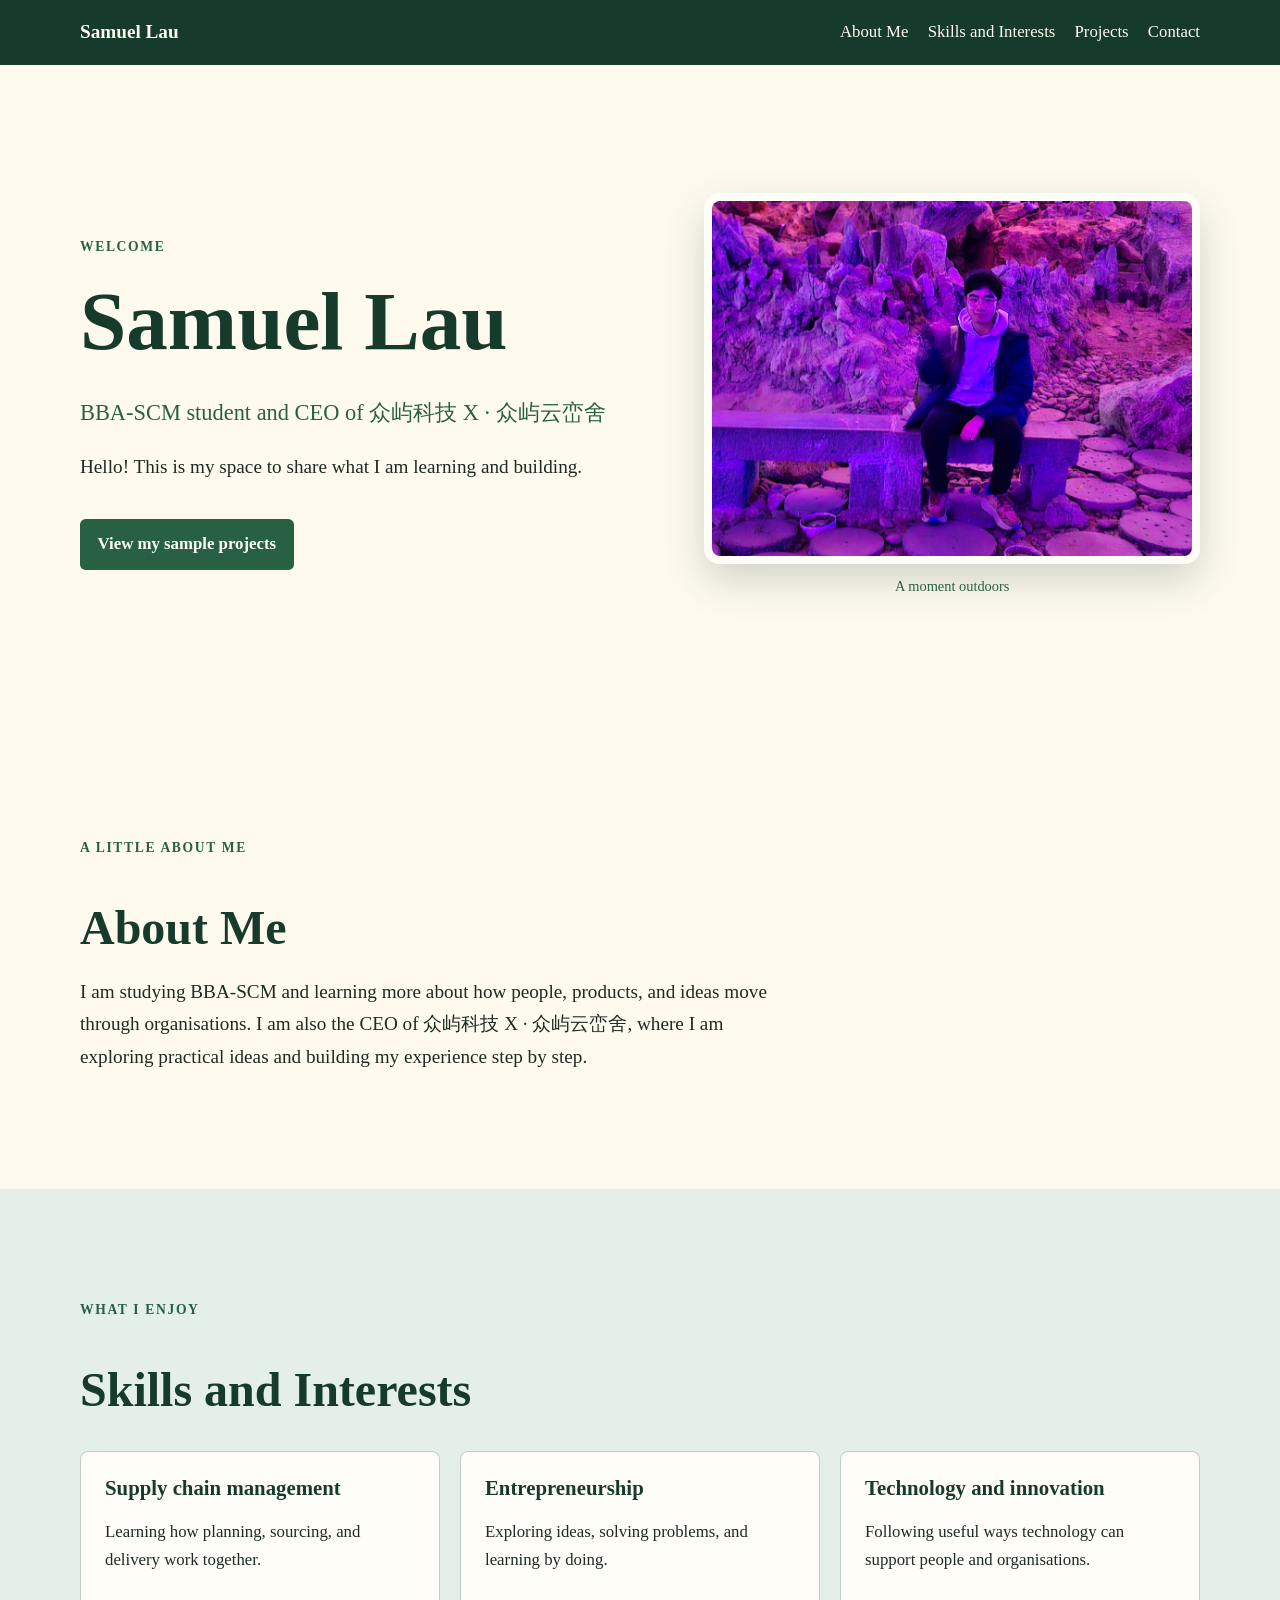
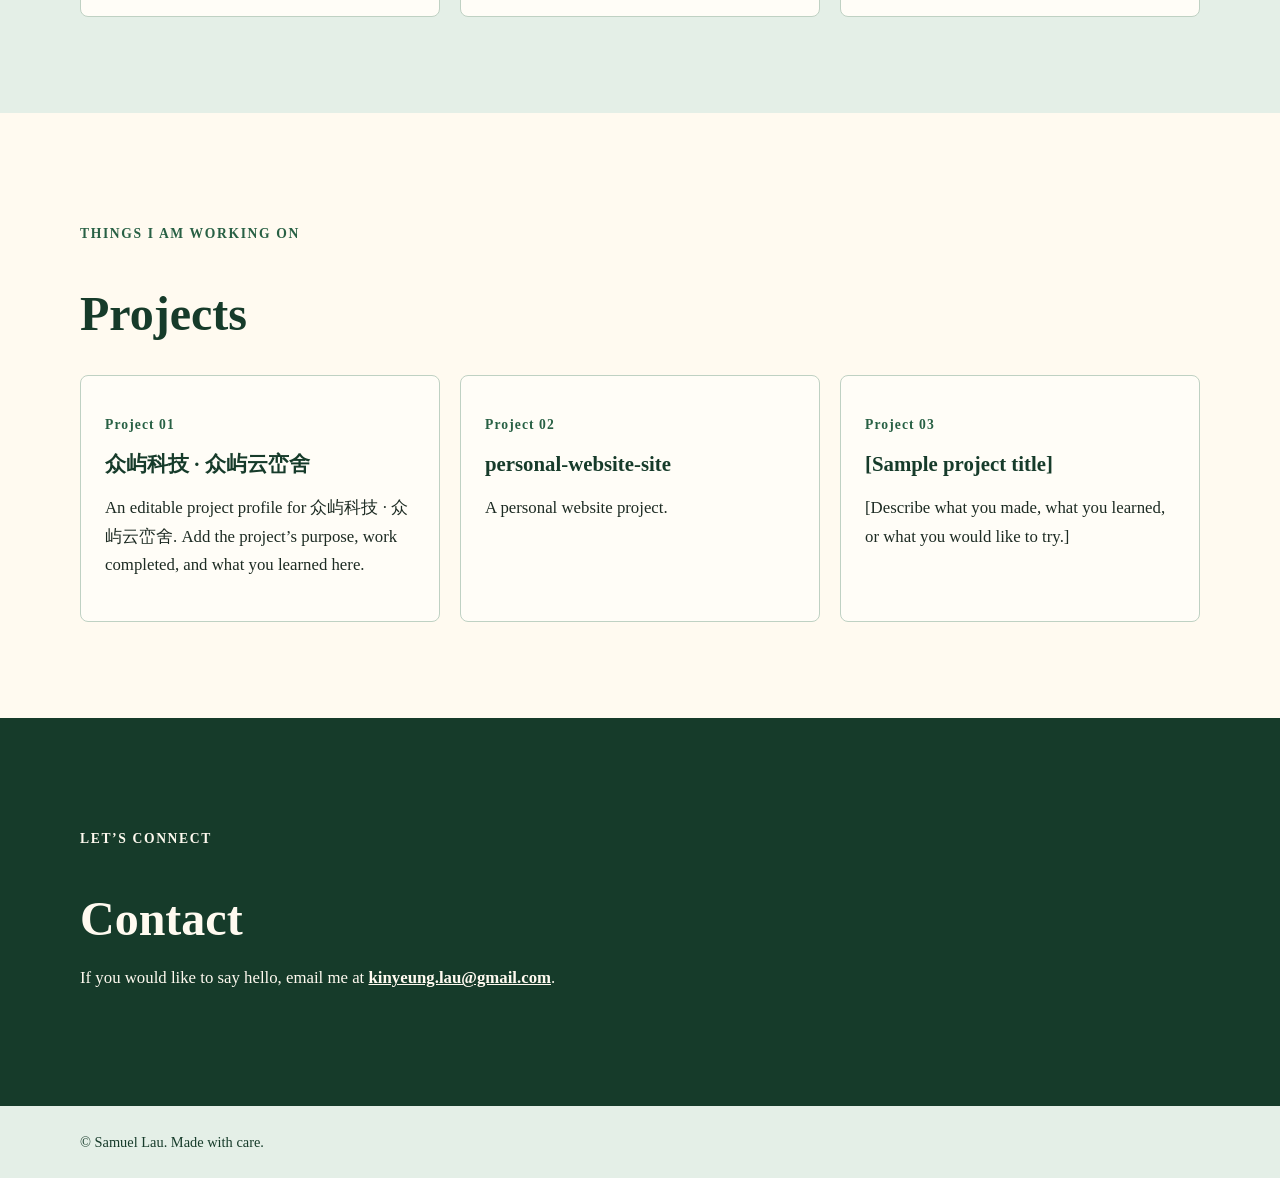
==== index.html @ eec709d6 "Add files via upload" ====
﻿<!doctype html>
<html lang="en">
<head>
  <meta charset="utf-8">
  <meta name="viewport" content="width=device-width, initial-scale=1">
  <meta name="description" content="Personal website for Samuel Lau, a BBA-SCM student and CEO.">
  <title>Samuel Lau | BBA-SCM Student and CEO</title>
  <link rel="stylesheet" href="style.css">
</head>
<body>
  <a class="skip-link" href="#main-content">Skip to main content</a>
  <header class="site-header">
    <nav class="container navigation" aria-label="Main navigation">
      <a class="site-name" href="#welcome">Samuel Lau</a>
      <ul class="nav-links">
        <li><a href="#about">About Me</a></li><li><a href="#skills">Skills and Interests</a></li><li><a href="#projects">Projects</a></li><li><a href="#contact">Contact</a></li>
      </ul>
    </nav>
  </header>
  <main id="main-content">
    <section class="hero container" id="welcome" aria-labelledby="welcome-heading">
      <div class="hero-copy">
        <p class="eyebrow">Welcome</p><h1 id="welcome-heading">Samuel Lau</h1>
        <p class="hero-role">BBA-SCM student and CEO of 众屿科技 X · 众屿云峦舍</p>
        <p class="hero-intro">Hello! This is my space to share what I am learning and building.</p>
        <a class="button" href="#projects">View my sample projects</a>
      </div>
      <!-- Replace the image file and alt text when you have another photo to use. -->
      <figure class="hero-photo">
        <img src="profile-photo.jpg" alt="Samuel Lau sitting on a stone bench among illuminated rocks">
        <figcaption>A moment outdoors</figcaption>
      </figure>
    </section>
    <section class="section container" id="about" aria-labelledby="about-heading">
      <p class="eyebrow">A little about me</p><h2 id="about-heading">About Me</h2>
      <!-- Replace this paragraph with your own 2–3 sentence introduction. -->
      <p class="section-intro">I am studying BBA-SCM and learning more about how people, products, and ideas move through organisations. I am also the CEO of 众屿科技 X · 众屿云峦舍, where I am exploring practical ideas and building my experience step by step.</p>
    </section>
    <section class="section section-tint" id="skills" aria-labelledby="skills-heading"><div class="container">
      <p class="eyebrow">What I enjoy</p><h2 id="skills-heading">Skills and Interests</h2>
      <!-- Replace these three items with your own skills or interests. -->
      <ul class="card-grid">
        <li class="info-card"><h3>Supply chain management</h3><p>Learning how planning, sourcing, and delivery work together.</p></li>
        <li class="info-card"><h3>Entrepreneurship</h3><p>Exploring ideas, solving problems, and learning by doing.</p></li>
        <li class="info-card"><h3>Technology and innovation</h3><p>Following useful ways technology can support people and organisations.</p></li>
      </ul>
    </div></section>
    <section class="section container" id="projects" aria-labelledby="projects-heading">
      <p class="eyebrow">Things I am working on</p><h2 id="projects-heading">Projects</h2>
      <!-- Edit each card's title and description when you have projects to share. -->
      <div class="card-grid project-grid">
        <article class="project-card"><p class="project-number">Project 01</p><h3>众屿科技 · 众屿云峦舍</h3><p>An editable project profile for 众屿科技 · 众屿云峦舍. Add the project’s purpose, work completed, and what you learned here.</p></article>
        <article class="project-card"><p class="project-number">Project 02</p><h3>personal-website-site</h3><p>A personal website project.</p></article>
        <article class="project-card"><p class="project-number">Project 03</p><h3>[Sample project title]</h3><p>[Describe what you made, what you learned, or what you would like to try.]</p></article>
      </div>
    </section>
    <section class="section contact-section" id="contact" aria-labelledby="contact-heading"><div class="container">
      <p class="eyebrow">Let’s connect</p><h2 id="contact-heading">Contact</h2>
      <!-- Replace the placeholder email with your safe public email address. -->
      <p>If you would like to say hello, email me at <a class="email-link" href="mailto:kinyeung.lau@gmail.com">kinyeung.lau@gmail.com</a>.</p>
    </div></section>
  </main>
  <footer class="site-footer"><div class="container"><p>© Samuel Lau. Made with care.</p></div></footer>
</body>
</html>
---- style.css ----
﻿/* Change these colour variables to update the site's palette. */
:root { --navy:#163b2a; --blue:#286044; --blue-light:#e4efe7; --cream:#fffaf0; --paper:#fffdf7; --ink:#1d2b23; --line:#bfd1c3; --focus:#8a4300; }
* { box-sizing:border-box; } html { scroll-behavior:smooth; }
body { margin:0; background:var(--cream); color:var(--ink); font-family:Georgia, "Times New Roman", serif; font-size:1.05rem; line-height:1.7; }
h1,h2,h3 { color:var(--navy); line-height:1.2; } h1 { font-size:clamp(2.7rem,8vw,5.2rem); margin:.35rem 0; } h2 { font-size:clamp(2rem,4vw,3rem); margin-bottom:1rem; } h3 { font-size:1.3rem; margin:0 0 .5rem; }
a { color:var(--blue); } a:hover { color:var(--navy); } a:focus-visible,.button:focus-visible { outline:3px solid var(--focus); outline-offset:4px; border-radius:3px; }
.container { width:min(100% - 2rem,70rem); margin-inline:auto; }
.site-header { background:var(--navy); } .navigation { display:flex; align-items:center; justify-content:space-between; gap:1rem; padding:1rem 0; } .site-name,.nav-links a { color:var(--cream); text-decoration:none; } .site-name { font-weight:bold; font-size:1.2rem; } .nav-links { display:flex; flex-wrap:wrap; gap:.7rem 1.2rem; list-style:none; margin:0; padding:0; } .nav-links a:hover { color:var(--blue-light); }
.skip-link { position:absolute; left:1rem; top:-5rem; padding:.5rem .8rem; background:var(--cream); color:var(--navy); z-index:2; } .skip-link:focus { top:1rem; }
.hero { display:grid; grid-template-columns:1.05fr .95fr; align-items:center; gap:clamp(2rem,6vw,5rem); padding-block:clamp(4rem,12vw,8rem); } .eyebrow { color:var(--blue); font-size:.85rem; font-weight:bold; letter-spacing:.12em; text-transform:uppercase; } .hero-role { color:var(--blue); font-size:1.4rem; margin-bottom:1rem; } .hero-intro,.section-intro { max-width:45rem; font-size:1.2rem; } .button { display:inline-block; margin-top:1rem; padding:.7rem 1.1rem; background:var(--blue); color:var(--paper); font-weight:bold; text-decoration:none; border-radius:.35rem; } .button:hover { background:var(--navy); color:var(--paper); }
.hero-photo { margin:0; } .hero-photo img { display:block; width:100%; aspect-ratio:4 / 3; object-fit:cover; border:8px solid var(--paper); border-radius:1rem; box-shadow:0 1rem 2.5rem rgba(22,59,42,.2); } .hero-photo figcaption { margin-top:.6rem; color:var(--blue); font-size:.9rem; text-align:center; }
.section { padding-block:clamp(3rem,8vw,6rem); } .section-tint { background:var(--blue-light); } .card-grid { display:grid; grid-template-columns:repeat(3,1fr); gap:1.25rem; list-style:none; margin:2rem 0 0; padding:0; } .info-card,.project-card { padding:1.5rem; background:var(--paper); border:1px solid var(--line); border-radius:.5rem; } .project-number { color:var(--blue); font-size:.85rem; font-weight:bold; letter-spacing:.08em; margin-bottom:1rem; }
.contact-section { background:var(--navy); color:var(--cream); } .contact-section h2,.contact-section .eyebrow { color:var(--cream); } .email-link { color:var(--cream); font-weight:bold; } .site-footer { padding-block:1.5rem; background:var(--blue-light); color:var(--navy); font-size:.9rem; } .site-footer p { margin:0; }
/* Adjust this spacing and breakpoint for a different mobile layout. */
@media (max-width:700px) { .navigation { align-items:flex-start; flex-direction:column; } .nav-links { gap:.35rem .9rem; } .project-grid { grid-template-columns:1fr; } .hero { grid-template-columns:1fr; padding-block:4rem; } .hero-photo { max-width:34rem; width:100%; margin-inline:auto; } }
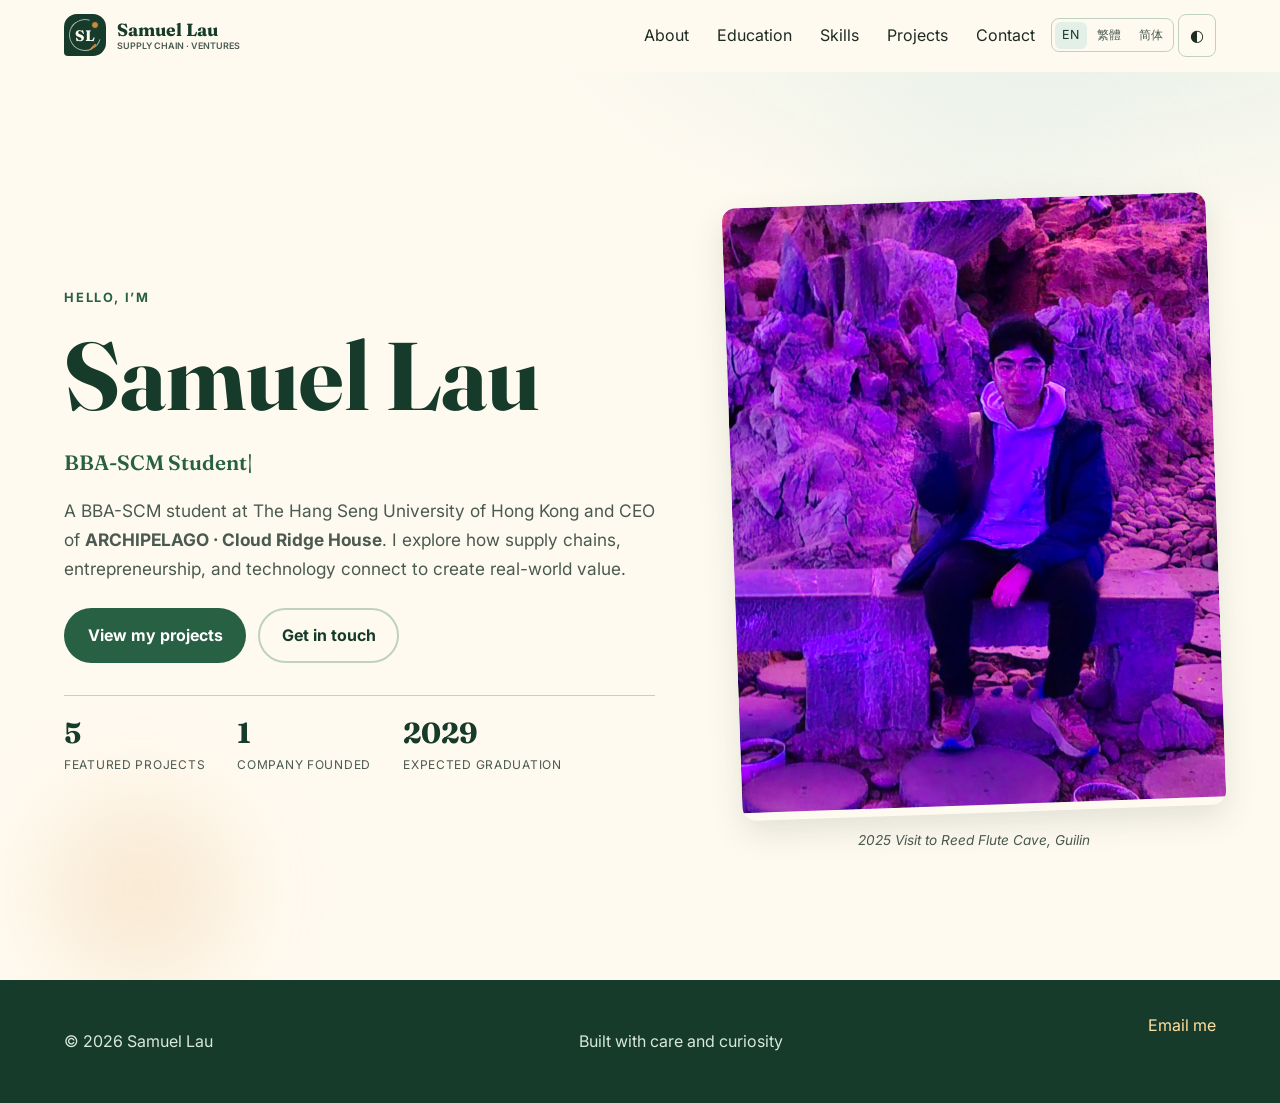
==== commit 7ff0e124: "Add files via upload" ====
--- a/index.html
+++ b/index.html
@@ -1,65 +1,23 @@
-﻿<!doctype html>
-<html lang="en">
-<head>
-  <meta charset="utf-8">
-  <meta name="viewport" content="width=device-width, initial-scale=1">
-  <meta name="description" content="Personal website for Samuel Lau, a BBA-SCM student and CEO.">
-  <title>Samuel Lau | BBA-SCM Student and CEO</title>
-  <link rel="stylesheet" href="style.css">
-</head>
-<body>
-  <a class="skip-link" href="#main-content">Skip to main content</a>
-  <header class="site-header">
-    <nav class="container navigation" aria-label="Main navigation">
-      <a class="site-name" href="#welcome">Samuel Lau</a>
-      <ul class="nav-links">
-        <li><a href="#about">About Me</a></li><li><a href="#skills">Skills and Interests</a></li><li><a href="#projects">Projects</a></li><li><a href="#contact">Contact</a></li>
-      </ul>
-    </nav>
-  </header>
-  <main id="main-content">
-    <section class="hero container" id="welcome" aria-labelledby="welcome-heading">
-      <div class="hero-copy">
-        <p class="eyebrow">Welcome</p><h1 id="welcome-heading">Samuel Lau</h1>
-        <p class="hero-role">BBA-SCM student and CEO of 众屿科技 X · 众屿云峦舍</p>
-        <p class="hero-intro">Hello! This is my space to share what I am learning and building.</p>
-        <a class="button" href="#projects">View my sample projects</a>
-      </div>
-      <!-- Replace the image file and alt text when you have another photo to use. -->
-      <figure class="hero-photo">
-        <img src="profile-photo.jpg" alt="Samuel Lau sitting on a stone bench among illuminated rocks">
-        <figcaption>A moment outdoors</figcaption>
-      </figure>
-    </section>
-    <section class="section container" id="about" aria-labelledby="about-heading">
-      <p class="eyebrow">A little about me</p><h2 id="about-heading">About Me</h2>
-      <!-- Replace this paragraph with your own 2–3 sentence introduction. -->
-      <p class="section-intro">I am studying BBA-SCM and learning more about how people, products, and ideas move through organisations. I am also the CEO of 众屿科技 X · 众屿云峦舍, where I am exploring practical ideas and building my experience step by step.</p>
-    </section>
-    <section class="section section-tint" id="skills" aria-labelledby="skills-heading"><div class="container">
-      <p class="eyebrow">What I enjoy</p><h2 id="skills-heading">Skills and Interests</h2>
-      <!-- Replace these three items with your own skills or interests. -->
-      <ul class="card-grid">
-        <li class="info-card"><h3>Supply chain management</h3><p>Learning how planning, sourcing, and delivery work together.</p></li>
-        <li class="info-card"><h3>Entrepreneurship</h3><p>Exploring ideas, solving problems, and learning by doing.</p></li>
-        <li class="info-card"><h3>Technology and innovation</h3><p>Following useful ways technology can support people and organisations.</p></li>
-      </ul>
-    </div></section>
-    <section class="section container" id="projects" aria-labelledby="projects-heading">
-      <p class="eyebrow">Things I am working on</p><h2 id="projects-heading">Projects</h2>
-      <!-- Edit each card's title and description when you have projects to share. -->
-      <div class="card-grid project-grid">
-        <article class="project-card"><p class="project-number">Project 01</p><h3>众屿科技 · 众屿云峦舍</h3><p>An editable project profile for 众屿科技 · 众屿云峦舍. Add the project’s purpose, work completed, and what you learned here.</p></article>
-        <article class="project-card"><p class="project-number">Project 02</p><h3>personal-website-site</h3><p>A personal website project.</p></article>
-        <article class="project-card"><p class="project-number">Project 03</p><h3>[Sample project title]</h3><p>[Describe what you made, what you learned, or what you would like to try.]</p></article>
-      </div>
-    </section>
-    <section class="section contact-section" id="contact" aria-labelledby="contact-heading"><div class="container">
-      <p class="eyebrow">Let’s connect</p><h2 id="contact-heading">Contact</h2>
-      <!-- Replace the placeholder email with your safe public email address. -->
-      <p>If you would like to say hello, email me at <a class="email-link" href="mailto:kinyeung.lau@gmail.com">kinyeung.lau@gmail.com</a>.</p>
-    </div></section>
-  </main>
-  <footer class="site-footer"><div class="container"><p>© Samuel Lau. Made with care.</p></div></footer>
-</body>
-</html>
+﻿<!doctype html>
+<html lang="en">
+<head>
+  <meta charset="utf-8"><meta name="viewport" content="width=device-width, initial-scale=1">
+  <meta name="description" content="Personal website of Samuel Lau, a BBA-SCM student at HSUHK and CEO of ARCHIPELAGO · Cloud Ridge House.">
+  <meta name="author" content="Samuel Lau"><meta name="theme-color" content="#075b9f">
+  <title>Samuel Lau | BBA-SCM Student & CEO</title>
+  <link rel="preconnect" href="https://fonts.googleapis.com"><link rel="preconnect" href="https://fonts.gstatic.com" crossorigin>
+  <link href="https://fonts.googleapis.com/css2?family=Fraunces:opsz,wght@9..144,400;9..144,600;9..144,700&family=Inter:wght@400;500;600;700&display=swap" rel="stylesheet">
+  <link rel="stylesheet" href="style.css">
+</head>
+<body class="home-page" data-page="home">
+<a class="skip-link" href="#main-content">Skip to main content</a>
+<header class="site-header" id="site-header"><nav class="container navigation" aria-label="Main navigation"><a class="site-name" href="index.html"><span class="logo-mark" aria-hidden="true"><span>SL</span><i></i></span><span class="brand-copy"><span class="brand-name">Samuel Lau</span><span class="brand-descriptor">SUPPLY CHAIN · VENTURES</span></span></a><button class="nav-toggle" id="navToggle" type="button" aria-expanded="false" aria-controls="navLinks" aria-label="Toggle navigation"><span></span><span></span><span></span></button><ul class="nav-links" id="navLinks"><li><a href="about.html">About</a></li><li><a href="education.html">Education</a></li><li><a href="skills.html">Skills</a></li><li><a href="projects.html">Projects</a></li><li><a href="contact.html">Contact</a></li><li><div class="language-switcher" role="group" aria-label="Website language"><button type="button" class="language-button" data-language="en" aria-pressed="true">EN</button><button type="button" class="language-button" data-language="zh-Hant" aria-pressed="false">繁體</button><button type="button" class="language-button" data-language="zh-Hans" aria-pressed="false">简体</button></div></li><li><button class="theme-toggle" id="themeToggle" type="button" aria-label="Toggle dark mode">◐</button></li></ul></nav></header>
+<main id="main-content">
+<section class="hero" id="welcome"><div class="hero-bg" aria-hidden="true"><span></span><span></span></div><div class="container hero-inner"><div class="hero-copy"><p class="eyebrow reveal">Hello, I’m</p><h1 class="reveal">Samuel Lau</h1><p class="hero-role reveal"><span id="typedRole">BBA-SCM Student</span><span class="cursor" aria-hidden="true">|</span></p><p class="hero-intro reveal">A BBA-SCM student at The Hang Seng University of Hong Kong and CEO of <strong><span data-company-name>ARCHIPELAGO · Cloud Ridge House</span></strong>. I explore how supply chains, entrepreneurship, and technology connect to create real-world value.</p><div class="hero-actions reveal"><a class="button" href="projects.html">View my projects</a><a class="button button-ghost" href="contact.html">Get in touch</a></div><ul class="hero-stats reveal"><li><strong data-count="5">0</strong><span>Featured projects</span></li><li><strong data-count="1">0</strong><span>Company founded</span></li><li><strong data-count="2029">0</strong><span>Expected graduation</span></li></ul></div><figure class="hero-photo reveal"><div class="photo-frame"><img src="profile-photo.jpg" alt="Samuel Lau outdoors among illuminated rocks"></div><figcaption>2025 Visit to Reed Flute Cave, Guilin</figcaption></figure></div></section>
+<section class="section container" id="about" aria-labelledby="about-heading"><p class="eyebrow reveal">A little about me</p><h2 id="about-heading" class="reveal">About Me</h2><p class="section-intro reveal">I am studying BBA in Supply Chain Management at The Hang Seng University of Hong Kong. I am interested in how goods, information, and value move through organisations, and how better decisions at each step can create meaningful impact.</p><p class="section-intro reveal">Outside the classroom, I serve as CEO of <strong><span data-company-name>ARCHIPELAGO · Cloud Ridge House</span></strong>. Building a venture has taught me that leadership is a daily practice: listen carefully, communicate clearly, test ideas, and keep moving when the first plan changes.</p><p class="section-intro reveal">This website documents my learning journey, the work I am building, and the questions I want to explore next.</p></section>
+<section class="section section-tint" id="education" aria-labelledby="education-heading"><div class="container"><p class="eyebrow reveal">Where I study</p><h2 id="education-heading" class="reveal">Education</h2><ol class="timeline"><li class="timeline-item reveal"><span class="timeline-marker" aria-hidden="true"></span><div><p class="timeline-date">2023–2029 expected</p><h3>BBA in Supply Chain Management</h3><p class="timeline-org">The Hang Seng University of Hong Kong</p><p>Focused on logistics, procurement, operations management, and the role of digital tools in modern supply chains.</p></div></li><li class="timeline-item reveal"><span class="timeline-marker" aria-hidden="true"></span><div><p class="timeline-date">2026–27 Semester 1</p><h3>COM1006 — Artificial Intelligence and Its Applications</h3><p class="timeline-org">HSUHK</p><p>Learning how AI can be used responsibly to design, build, and improve digital products through vibe coding.</p></div></li><li class="timeline-item reveal"><span class="timeline-marker" aria-hidden="true"></span><div><p class="timeline-date">Ongoing</p><h3>Self-directed learning</h3><p class="timeline-org">Continuous</p><p>Exploring entrepreneurship, technology trends, business communication, and practical leadership through real projects.</p></div></li></ol></div></section>
+<section class="section" id="skills" aria-labelledby="skills-heading"><div class="container"><p class="eyebrow reveal">What I enjoy</p><h2 id="skills-heading" class="reveal">Skills & Interests</h2><div class="skills-layout"><ul class="card-grid skills-grid"><li class="info-card reveal"><div class="card-icon">↔</div><h3>Supply chain management</h3><p>Understanding how planning, sourcing, production, and delivery connect to create value.</p></li><li class="info-card reveal"><div class="card-icon">✦</div><h3>Entrepreneurship</h3><p>Turning ideas into action while learning leadership, problem-solving, and resilience.</p></li><li class="info-card reveal"><div class="card-icon">◎</div><h3>Technology & innovation</h3><p>Following useful ways AI, data, and digital tools can support people and organisations.</p></li></ul><div class="skill-bars reveal"><h3>Areas of focus</h3><div class="skill-bar"><span>Supply chain operations <b>85%</b></span><i data-width="85"></i></div><div class="skill-bar"><span>Business strategy <b>75%</b></span><i data-width="75"></i></div><div class="skill-bar"><span>Team leadership <b>80%</b></span><i data-width="80"></i></div><div class="skill-bar"><span>AI & digital tools <b>70%</b></span><i data-width="70"></i></div></div></div></div></section>
+<section class="section section-tint" id="projects" aria-labelledby="projects-heading"><div class="container"><p class="eyebrow reveal">Things I am working on</p><h2 id="projects-heading" class="reveal">Projects</h2><p class="section-intro reveal">A selection of ventures, coursework, and experiments. Each project has taught me something about operations, leadership, or technology.</p><div class="filter-bar reveal" role="tablist" aria-label="Filter projects"><button class="filter-btn is-active" data-filter="all" role="tab" aria-selected="true">All</button><button class="filter-btn" data-filter="business" role="tab" aria-selected="false">Business</button><button class="filter-btn" data-filter="tech" role="tab" aria-selected="false">Technology</button><button class="filter-btn" data-filter="academic" role="tab" aria-selected="false">Academic</button></div><div class="card-grid project-grid" id="projectGrid"><article class="project-card reveal" data-category="business"><span class="project-tag">Business</span><p class="project-number">Project 01</p><h3>众屿科技 X · 众屿云峦舍 <span lang="en">(ARCHIPELAGO Technology X · Cloud Ridge House)</span></h3><p>As CEO, I am leading this venture from a rough idea into a working operation. My responsibilities include shaping direction, coordinating with team members, planning operations, and learning how to turn a vision into something real.</p><ul class="project-meta"><li><span>Role</span>CEO & Founder</li><li><span>Focus</span>Strategy & Operations</li><li><span>Status</span>Active</li></ul><p class="project-lesson"><strong>Key lesson:</strong> Clear communication matters as much as a good idea.</p></article><article class="project-card reveal" data-category="tech"><span class="project-tag">Technology</span><p class="project-number">Project 02</p><h3>Personal Website</h3><p>Built through vibe coding: prompting AI to generate HTML, CSS, and JavaScript while reviewing and refining every output. I learned how to structure an accessible site, use CSS variables, and design for mobile.</p><ul class="project-meta"><li><span>Stack</span>HTML · CSS · JS</li><li><span>Course</span>COM1006</li><li><span>Year</span>2026</li></ul><p class="project-lesson"><strong>Key lesson:</strong> AI accelerates drafts, but human judgment makes the result personal.</p></article><article class="project-card reveal" data-category="academic"><span class="project-tag">Academic</span><p class="project-number">Project 03</p><h3>Supply Chain Case Study</h3><p>A coursework analysis of how a Hong Kong company manages its supply chain. I researched sourcing strategy, mapped logistics flows, identified bottlenecks, and proposed practical improvements.</p><ul class="project-meta"><li><span>Course</span>SCM</li><li><span>Type</span>Case analysis</li><li><span>Outcome</span>Action plan</li></ul></article><article class="project-card reveal" data-category="tech"><span class="project-tag">Technology</span><p class="project-number">Project 04</p><h3>AI Study Assistant</h3><p>An early-stage concept for helping university students organise notes, generate revision questions, and prepare for exams. I am researching existing tools, sketching user flows, and considering student-data privacy.</p><ul class="project-meta"><li><span>Stage</span>Concept</li><li><span>Focus</span>AI · Education</li><li><span>Next</span>Prototype</li></ul></article><article class="project-card reveal" data-category="business"><span class="project-tag">Business</span><p class="project-number">Project 05</p><h3>Supply Chain Simulation</h3><p>A team exercise modelling a simple supplier-to-customer chain and testing order quantities and lead times. It gave me a practical introduction to the bullwhip effect and inventory theory.</p><ul class="project-meta"><li><span>Type</span>Team exercise</li><li><span>Focus</span>Operations</li><li><span>Year</span>2026</li></ul></article></div><p class="empty-state" id="emptyState" hidden>No projects in this category yet.</p></div></section>
+<section class="section contact-section" id="contact" aria-labelledby="contact-heading"><div class="container"><p class="eyebrow reveal">Let’s connect</p><h2 id="contact-heading" class="reveal">Contact</h2><p class="contact-intro reveal">If you would like to say hello, discuss a project, or share an idea, feel free to reach out. I usually reply within two business days.</p><div class="contact-layout"><div class="contact-info reveal"><a class="contact-card" href="https://mail.google.com/mail/?view=cm&amp;fs=1&amp;to=kinyeung.lau@gmail.com" target="_blank" rel="noopener noreferrer"><strong>Email</strong><span>kinyeung.lau@gmail.com</span></a><div class="contact-card"><strong>Location</strong><span>Hong Kong SAR</span></div><div class="contact-card"><strong>Response time</strong><span>Within 2 business days</span></div></div><form class="contact-form reveal" id="contactForm" novalidate><label for="name">Your name</label><input id="name" name="name" autocomplete="name" required><small data-error-for="name"></small><label for="email">Your email</label><input id="email" name="email" type="email" autocomplete="email" required><small data-error-for="email"></small><label for="message">Message</label><textarea id="message" name="message" rows="5" required></textarea><small data-error-for="message"></small><button class="button" type="submit">Send message</button><p id="formSuccess" hidden>Thanks! Opening your email client…</p></form></div></div></section>
+</main><footer class="site-footer"><div class="container footer-inner"><p>© <span id="year"></span> Samuel Lau</p><p>Built with care and curiosity</p><a href="https://mail.google.com/mail/?view=cm&amp;fs=1&amp;to=kinyeung.lau@gmail.com" target="_blank" rel="noopener noreferrer">Email me</a></div></footer><button class="back-to-top" id="backToTop" type="button" aria-label="Back to top">↑</button><script src="script.js"></script>
+</body></html>
--- a/style.css
+++ b/style.css
@@ -1,15 +1,28 @@
-﻿/* Change these colour variables to update the site's palette. */
-:root { --navy:#163b2a; --blue:#286044; --blue-light:#e4efe7; --cream:#fffaf0; --paper:#fffdf7; --ink:#1d2b23; --line:#bfd1c3; --focus:#8a4300; }
-* { box-sizing:border-box; } html { scroll-behavior:smooth; }
-body { margin:0; background:var(--cream); color:var(--ink); font-family:Georgia, "Times New Roman", serif; font-size:1.05rem; line-height:1.7; }
-h1,h2,h3 { color:var(--navy); line-height:1.2; } h1 { font-size:clamp(2.7rem,8vw,5.2rem); margin:.35rem 0; } h2 { font-size:clamp(2rem,4vw,3rem); margin-bottom:1rem; } h3 { font-size:1.3rem; margin:0 0 .5rem; }
-a { color:var(--blue); } a:hover { color:var(--navy); } a:focus-visible,.button:focus-visible { outline:3px solid var(--focus); outline-offset:4px; border-radius:3px; }
-.container { width:min(100% - 2rem,70rem); margin-inline:auto; }
-.site-header { background:var(--navy); } .navigation { display:flex; align-items:center; justify-content:space-between; gap:1rem; padding:1rem 0; } .site-name,.nav-links a { color:var(--cream); text-decoration:none; } .site-name { font-weight:bold; font-size:1.2rem; } .nav-links { display:flex; flex-wrap:wrap; gap:.7rem 1.2rem; list-style:none; margin:0; padding:0; } .nav-links a:hover { color:var(--blue-light); }
-.skip-link { position:absolute; left:1rem; top:-5rem; padding:.5rem .8rem; background:var(--cream); color:var(--navy); z-index:2; } .skip-link:focus { top:1rem; }
-.hero { display:grid; grid-template-columns:1.05fr .95fr; align-items:center; gap:clamp(2rem,6vw,5rem); padding-block:clamp(4rem,12vw,8rem); } .eyebrow { color:var(--blue); font-size:.85rem; font-weight:bold; letter-spacing:.12em; text-transform:uppercase; } .hero-role { color:var(--blue); font-size:1.4rem; margin-bottom:1rem; } .hero-intro,.section-intro { max-width:45rem; font-size:1.2rem; } .button { display:inline-block; margin-top:1rem; padding:.7rem 1.1rem; background:var(--blue); color:var(--paper); font-weight:bold; text-decoration:none; border-radius:.35rem; } .button:hover { background:var(--navy); color:var(--paper); }
-.hero-photo { margin:0; } .hero-photo img { display:block; width:100%; aspect-ratio:4 / 3; object-fit:cover; border:8px solid var(--paper); border-radius:1rem; box-shadow:0 1rem 2.5rem rgba(22,59,42,.2); } .hero-photo figcaption { margin-top:.6rem; color:var(--blue); font-size:.9rem; text-align:center; }
-.section { padding-block:clamp(3rem,8vw,6rem); } .section-tint { background:var(--blue-light); } .card-grid { display:grid; grid-template-columns:repeat(3,1fr); gap:1.25rem; list-style:none; margin:2rem 0 0; padding:0; } .info-card,.project-card { padding:1.5rem; background:var(--paper); border:1px solid var(--line); border-radius:.5rem; } .project-number { color:var(--blue); font-size:.85rem; font-weight:bold; letter-spacing:.08em; margin-bottom:1rem; }
-.contact-section { background:var(--navy); color:var(--cream); } .contact-section h2,.contact-section .eyebrow { color:var(--cream); } .email-link { color:var(--cream); font-weight:bold; } .site-footer { padding-block:1.5rem; background:var(--blue-light); color:var(--navy); font-size:.9rem; } .site-footer p { margin:0; }
-/* Adjust this spacing and breakpoint for a different mobile layout. */
-@media (max-width:700px) { .navigation { align-items:flex-start; flex-direction:column; } .nav-links { gap:.35rem .9rem; } .project-grid { grid-template-columns:1fr; } .hero { grid-template-columns:1fr; padding-block:4rem; } .hero-photo { max-width:34rem; width:100%; margin-inline:auto; } }
+/* ARCHIPELAGO ocean palette */
+.home-page main > section:not(.hero){display:none}
+.nav-links a[aria-current=page]{color:var(--navy);font-weight:700}
+.language-switcher{display:flex;align-items:center;gap:.2rem;border:1px solid var(--line);border-radius:8px;padding:.18rem}.language-button{border:0;border-radius:6px;background:transparent;color:var(--soft);padding:.32rem .45rem;font-size:.78rem;line-height:1.3}.language-button:hover,.language-button[aria-pressed="true"]{background:var(--blue-light);color:var(--navy)}
+:root{--navy:#075b9f;--blue:#1976b9;--blue-light:#dff3fb;--cream:#fffaf1;--paper:#ffffff;--ink:#17334d;--soft:#5e7183;--line:#b9d7e6;--focus:#e5752f;--accent:#ff9a44;--shadow:0 12px 32px rgba(7,91,159,.14)}
+body.dark{--navy:#d9effa;--blue:#7ec9f0;--blue-light:#17364b;--cream:#0d1d29;--paper:#142b3b;--ink:#e8f5fb;--soft:#b6cbd7;--line:#2d5065;--focus:#ffc267;--accent:#ffb15e}
+.hero{background:radial-gradient(900px 420px at 85% -10%,var(--blue-light),transparent 65%),var(--cream)}
+.hero-bg span:first-child{background:#8bd4f4}.hero-bg span:last-child{background:#ffd38a}
+.section-tint{background:var(--blue-light)}
+.contact-section{background:var(--navy)}
+.site-footer{background:#064777}
+:root{--navy:#163b2a;--blue:#286044;--blue-light:#e4efe7;--cream:#fffaf0;--paper:#fffdf7;--ink:#1d2b23;--soft:#4a5a50;--line:#bfd1c3;--focus:#b45309;--accent:#c98a3a;--shadow:0 12px 32px rgba(22,59,42,.13);--display:'Fraunces',Georgia,serif;--body:'Inter',Arial,sans-serif}*{box-sizing:border-box}html{scroll-behavior:smooth;scroll-padding-top:5rem}body{margin:0;background:var(--cream);color:var(--ink);font:16px/1.7 var(--body);transition:background .3s,color .3s}body.dark{--navy:#d7e8dc;--blue:#9ad6b2;--blue-light:#1a2a22;--cream:#0e1713;--paper:#16221c;--ink:#e6efe8;--soft:#a9b8ae;--line:#2c3d33;--focus:#fbbf24;--accent:#e8b56a}h1,h2,h3{font-family:var(--display);color:var(--navy);line-height:1.12}h1{font-size:clamp(3rem,8vw,6rem);margin:.2rem 0}h2{font-size:clamp(2rem,5vw,3.6rem);margin:0 0 1rem}h3{font-size:1.25rem;margin:0 0 .6rem}a{color:var(--blue);text-decoration:none}a:hover{color:var(--navy)}button,input,textarea{font:inherit}button{cursor:pointer}:focus-visible{outline:3px solid var(--focus);outline-offset:3px}.container{width:min(100% - 2.5rem,72rem);margin-inline:auto}.skip-link{position:absolute;top:-5rem;left:1rem;padding:.6rem 1rem;background:var(--navy);color:var(--cream);z-index:100}.skip-link:focus{top:1rem}.site-header{position:sticky;top:0;z-index:50;background:color-mix(in srgb,var(--cream) 90%,transparent);backdrop-filter:blur(12px);border-bottom:1px solid transparent}.site-header.scrolled{border-color:var(--line);box-shadow:0 2px 8px rgba(0,0,0,.08)}.navigation{display:flex;align-items:center;justify-content:space-between;gap:1rem;padding:.85rem 0}.site-name{display:flex;align-items:center;gap:.6rem;color:var(--navy);font:700 1.1rem var(--display)}.logo-mark{display:grid;place-items:center;width:36px;height:36px;background:var(--navy);color:var(--cream);border-radius:10px;font:700 .8rem var(--body)}.nav-links{display:flex;align-items:center;gap:.25rem;list-style:none;margin:0;padding:0}.nav-links a{padding:.5rem .75rem;color:var(--ink);border-radius:8px}.nav-links a:hover,.nav-links a.active{background:var(--blue-light);color:var(--navy)}.theme-toggle,.nav-toggle{border:1px solid var(--line);background:transparent;color:var(--ink);border-radius:8px;padding:.45rem .7rem}.nav-toggle{display:none}.hero{position:relative;overflow:hidden;padding:clamp(4rem,10vw,8rem) 0}.hero-bg span{position:absolute;border-radius:50%;filter:blur(50px);opacity:.3}.hero-bg span:first-child{width:280px;height:280px;background:var(--blue-light);right:12%;top:0}.hero-bg span:last-child{width:180px;height:180px;background:#e9bf88;left:4%;bottom:0}.hero-inner{position:relative;display:grid;grid-template-columns:1.1fr .9fr;align-items:center;gap:clamp(2rem,6vw,5rem)}.eyebrow{color:var(--blue);font-size:.8rem;font-weight:700;letter-spacing:.14em;text-transform:uppercase}.hero-role{color:var(--blue);font:600 1.3rem var(--display)}.hero-intro,.section-intro{max-width:46rem;font-size:1.08rem;color:var(--soft)}.hero-actions{display:flex;flex-wrap:wrap;gap:.75rem;margin-top:1.5rem}.button{display:inline-flex;justify-content:center;padding:.75rem 1.35rem;border:2px solid transparent;border-radius:999px;background:var(--blue);color:#fff;font-weight:700}.button:hover{background:var(--navy);color:var(--cream)}.button-ghost{background:transparent;color:var(--navy);border-color:var(--line)}.hero-stats{display:flex;gap:2rem;list-style:none;margin:2rem 0 0;padding:1.2rem 0 0;border-top:1px solid var(--line)}.hero-stats strong{display:block;font:700 1.8rem var(--display);color:var(--navy)}.hero-stats span{font-size:.75rem;color:var(--soft);text-transform:uppercase;letter-spacing:.06em}.hero-photo{margin:0}.photo-frame{overflow:hidden;box-shadow:var(--shadow);border-radius:14px;transform:rotate(-2deg)}.photo-frame img{width:100%;aspect-ratio:4/5;object-fit:cover}.hero-photo figcaption{text-align:center;color:var(--soft);font-size:.85rem;font-style:italic;margin-top:1rem}.section{padding-block:clamp(3.5rem,8vw,6rem)}.section-tint{background:var(--blue-light)}.timeline{list-style:none;margin:2.5rem 0 0;padding:0;position:relative}.timeline:before{content:'';position:absolute;left:9px;top:8px;bottom:8px;width:2px;background:var(--line)}.timeline-item{display:flex;gap:1.5rem;position:relative;padding-bottom:2rem}.timeline-marker{flex:none;width:20px;height:20px;border:3px solid var(--blue);border-radius:50%;background:var(--paper);z-index:1}.timeline-date,.project-number,.tag{color:var(--blue);font-size:.76rem;font-weight:700;letter-spacing:.1em;text-transform:uppercase}.timeline-org{color:var(--soft);font-weight:600}.skills-layout{display:grid;grid-template-columns:1.4fr 1fr;gap:2rem;margin-top:2rem}.card-grid{display:grid;grid-template-columns:repeat(3,1fr);gap:1.2rem;list-style:none;margin:2rem 0 0;padding:0}.skills-grid{grid-template-columns:1fr}.info-card,.project-card,.skill-bars{padding:1.5rem;background:var(--paper);border:1px solid var(--line);border-radius:14px;box-shadow:0 3px 12px rgba(22,59,42,.06);transition:transform .25s,box-shadow .25s}.info-card:hover,.project-card:hover{transform:translateY(-4px);box-shadow:var(--shadow)}.card-icon{display:grid;place-items:center;width:46px;height:46px;margin-bottom:1rem;background:var(--blue-light);color:var(--blue);border-radius:12px;font-size:1.5rem}.skill-bar{margin:1rem 0}.skill-bar span{display:flex;justify-content:space-between;font-size:.9rem}.skill-bar b{color:var(--blue)}.skill-bar i{display:block;width:0;height:8px;margin-top:.45rem;background:linear-gradient(90deg,var(--blue),var(--accent));border-radius:99px;transition:width 1s}.filter-bar{display:flex;gap:.5rem;flex-wrap:wrap;margin:1.5rem 0}.filter-btn{padding:.5rem 1rem;border:1px solid var(--line);border-radius:99px;background:var(--paper);color:var(--ink)}.filter-btn.active{background:var(--navy);color:var(--cream)}.project-grid{grid-template-columns:repeat(auto-fit,minmax(260px,1fr))}.project-card{position:relative}.project-tag{position:absolute;top:1rem;right:1rem;padding:.25rem .6rem;background:var(--blue-light);color:var(--navy);border-radius:99px;font-size:.7rem}.project-card p{color:var(--soft)}.project-meta{display:flex;flex-wrap:wrap;gap:1rem;list-style:none;margin:1.2rem 0 0;padding:1rem 0 0;border-top:1px solid var(--line);font-size:.8rem;color:var(--soft)}.project-meta span{display:block;color:var(--blue);font-size:.68rem;text-transform:uppercase;font-weight:700}.project-lesson{padding:.7rem .9rem;margin-top:1rem!important;background:var(--blue-light);border-left:3px solid var(--blue);font-size:.86rem}.contact-section{background:var(--navy);color:var(--cream)}.contact-section h2,.contact-section .eyebrow{color:var(--cream)}.contact-intro{max-width:42rem}.contact-layout{display:grid;grid-template-columns:1fr 1.2fr;gap:2rem}.contact-info{display:grid;gap:.75rem}.contact-card{display:flex;justify-content:space-between;gap:1rem;padding:1rem 1.2rem;background:rgba(255,255,255,.08);border:1px solid rgba(255,255,255,.15);border-radius:10px;color:var(--cream)}.contact-card span{color:#d7e8dc}.contact-form{padding:1.5rem;background:rgba(255,255,255,.08);border:1px solid rgba(255,255,255,.15);border-radius:14px}.contact-form label{display:block;margin-top:.8rem;color:var(--cream);font-size:.9rem}.contact-form input,.contact-form textarea{width:100%;margin-top:.35rem;padding:.7rem;border:1px solid rgba(255,255,255,.25);border-radius:8px;background:rgba(255,255,255,.1);color:#fff}.contact-form small{display:block;min-height:1.2em;color:#ffbea8}.contact-form .button{width:100%;margin-top:1rem;background:var(--cream);color:var(--navy)}.site-footer{padding:2rem 0;background:var(--navy);color:#d7e8dc}.footer-inner{display:flex;justify-content:space-between;gap:1rem;flex-wrap:wrap}.footer-inner a{color:#ffe0a2}.back-to-top{position:fixed;right:1.2rem;bottom:1.2rem;width:44px;height:44px;border:0;border-radius:50%;background:var(--navy);color:var(--cream);font-size:1.3rem;box-shadow:var(--shadow);opacity:0;pointer-events:none;transition:opacity .25s}.back-to-top.visible{opacity:1;pointer-events:auto}.reveal{opacity:0;transform:translateY(20px);transition:opacity .7s,transform .7s}.reveal.visible{opacity:1;transform:none}.hidden{display:none!important}@media(max-width:900px){.hero-inner,.skills-layout,.contact-layout{grid-template-columns:1fr}.hero-photo{max-width:32rem;margin:auto}.card-grid{grid-template-columns:1fr 1fr}}@media(max-width:700px){.nav-toggle{display:block}.navigation{position:relative}.nav-links{position:absolute;top:100%;left:0;right:0;display:none;flex-direction:column;align-items:stretch;padding:.6rem 1rem 1rem;background:var(--cream);border-bottom:1px solid var(--line)}.nav-links.open{display:flex}.nav-links a{display:block}.hero{padding-block:3.5rem}.hero-actions{flex-direction:column}.hero-actions .button{width:100%}.card-grid{grid-template-columns:1fr}.hero-stats{gap:1rem}.footer-inner{display:grid}.timeline-item{gap:1rem}}@media(prefers-reduced-motion:reduce){*,*::before,*::after{animation:none!important;transition:none!important;scroll-behavior:auto!important}.reveal{opacity:1;transform:none}}@media print{.site-header,.back-to-top,.filter-bar,.contact-form{display:none}.reveal{opacity:1;transform:none}body{background:#fff;color:#000}}
+
+/* Personal wordmark */
+.site-name{gap:.7rem}
+.logo-mark{position:relative;isolation:isolate;flex:none;width:42px;height:42px;border-radius:13px 13px 13px 4px;font:700 .95rem var(--display)}
+.logo-mark::before{position:absolute;z-index:-1;inset:5px;content:"";border:1px solid color-mix(in srgb,var(--cream) 62%,transparent);border-right-color:transparent;border-radius:50%;transform:rotate(-28deg)}
+.logo-mark::after{position:absolute;top:7px;right:7px;width:6px;height:6px;content:"";background:var(--accent);border:1px solid var(--navy);border-radius:50%}
+.logo-mark>span{position:relative;z-index:1}
+.logo-mark>i{position:absolute;right:9px;bottom:8px;width:8px;height:2px;content:"";background:var(--accent);border-radius:2px;transform:rotate(-45deg)}
+.brand-copy{display:grid;gap:.05rem;line-height:1.2}
+.brand-name{font:700 1.1rem var(--display)}
+.brand-descriptor{color:var(--soft);font:600 .56rem/1.2 var(--body)}
+
+.form-actions{display:grid;grid-template-columns:1fr 1fr;gap:.65rem}.form-actions .button:first-child{grid-column:1/-1}.form-actions .button{margin-top:.65rem}
+
+.project-card{min-width:0;overflow:hidden}.project-card h2{font-size:clamp(1.4rem,2.4vw,2.1rem);line-height:1.15;overflow-wrap:anywhere;word-break:break-word}.project-link{color:inherit}.project-link:hover{color:var(--blue)}.detail-hero{padding-block:clamp(4rem,9vw,7rem);background:radial-gradient(700px 300px at 90% 0%,var(--blue-light),transparent 70%),var(--cream)}.detail-layout{display:grid;grid-template-columns:minmax(0,1.4fr) minmax(15rem,.6fr);gap:2.5rem;align-items:start}.detail-copy{max-width:48rem}.detail-copy h1{max-width:12ch}.detail-lead{max-width:44rem;font-size:1.15rem;color:var(--soft)}.detail-panel{padding:1.4rem;background:var(--paper);border:1px solid var(--line);border-radius:14px;box-shadow:var(--shadow)}.detail-panel dl{display:grid;gap:.9rem;margin:0}.detail-panel dt{color:var(--blue);font-size:.7rem;font-weight:700;letter-spacing:.1em;text-transform:uppercase}.detail-panel dd{margin:.1rem 0 0}.detail-section{padding-block:clamp(3rem,7vw,5rem)}.detail-section h2{font-size:clamp(1.8rem,4vw,3rem)}.detail-actions{display:flex;gap:.75rem;flex-wrap:wrap;margin-top:1.5rem}
+
